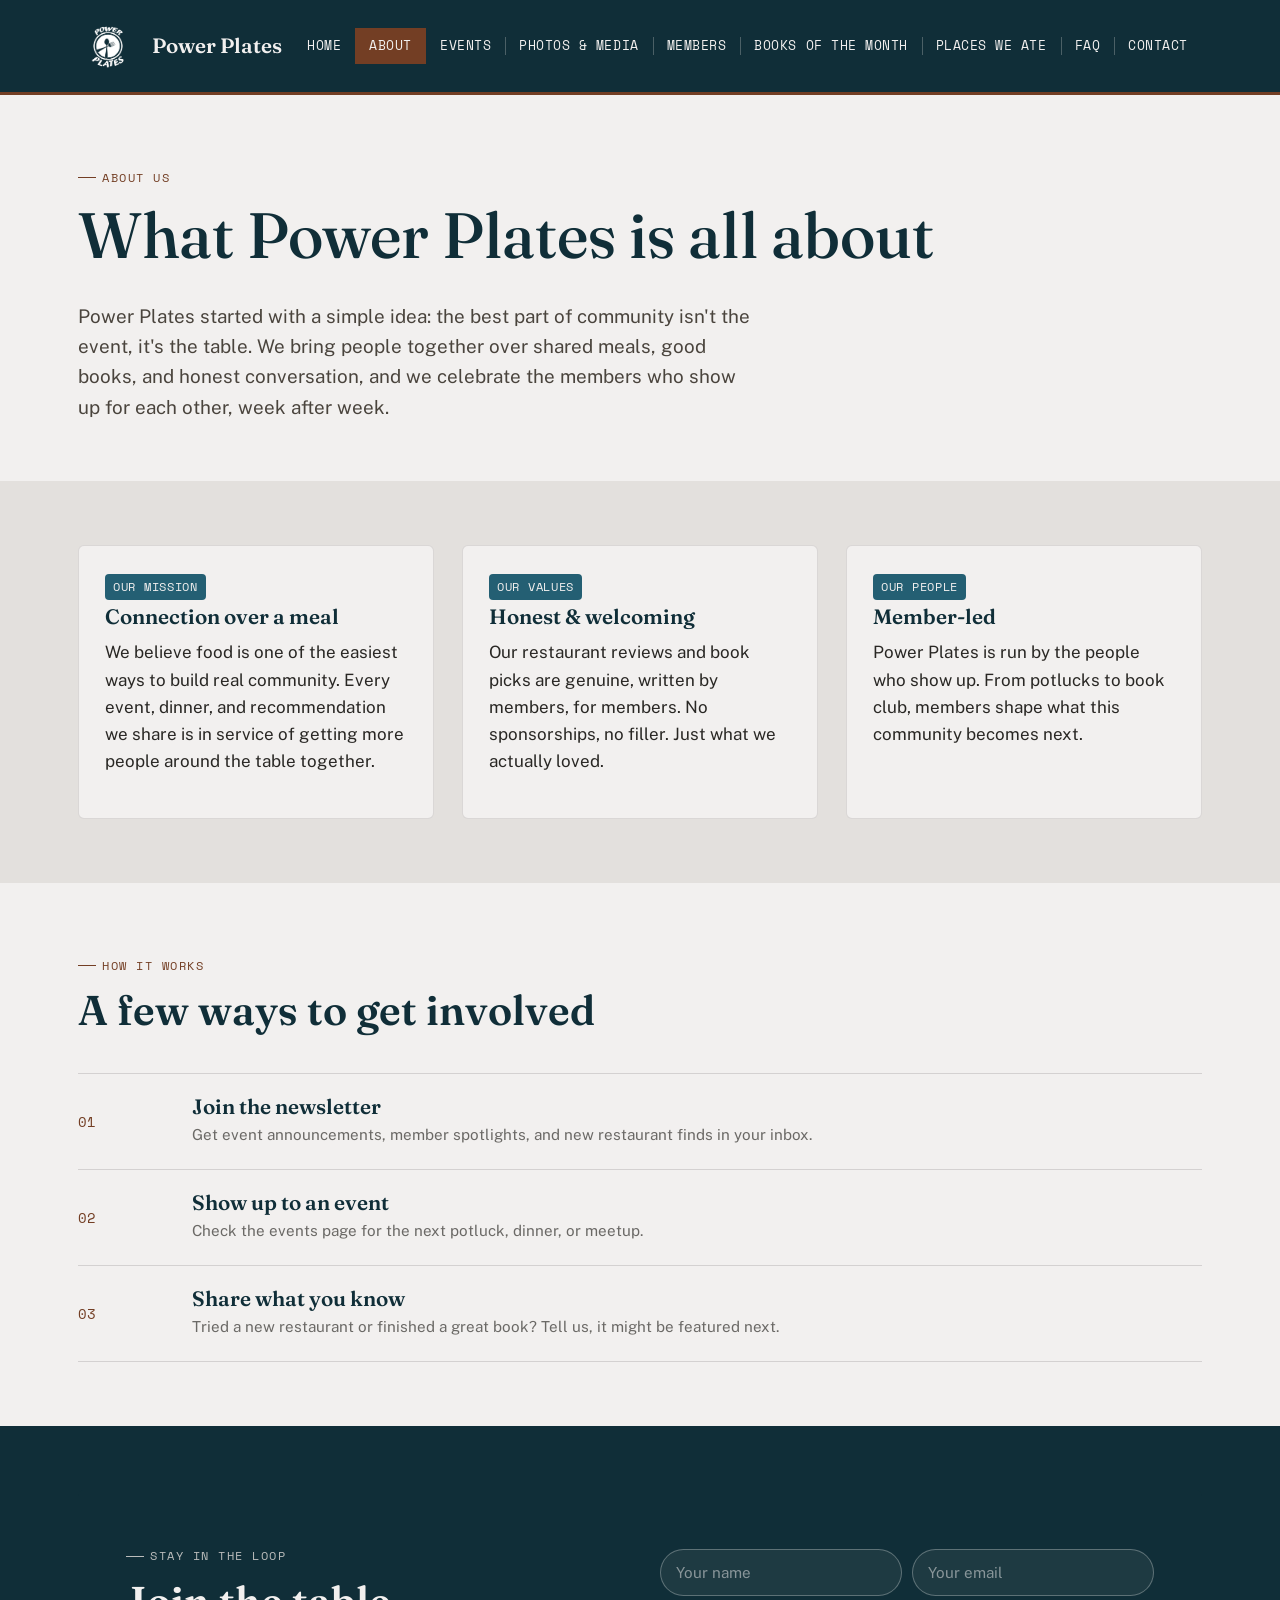
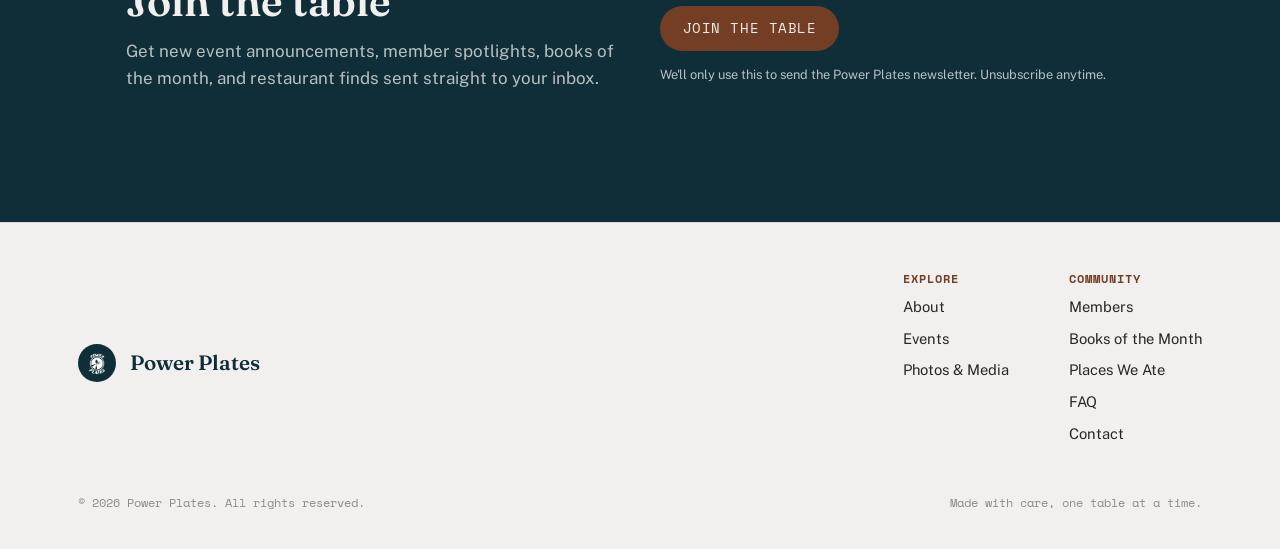
==== about.html @ efa8adde "Point social preview URLs at powerplates.netlify.app powerplates.netlify.app (not powerplates-site.n" ====
<!DOCTYPE html>
<html lang="en">
<head>
<meta charset="UTF-8">
<meta name="viewport" content="width=device-width, initial-scale=1.0">
<title>About | Power Plates</title>
<meta name="description" content="What Power Plates is all about: community, shared meals, and the people behind it.">
<meta property="og:type" content="website">
<meta property="og:site_name" content="Power Plates">
<meta property="og:url" content="https://powerplates.netlify.app/about.html">
<meta property="og:title" content="About | Power Plates">
<meta property="og:description" content="What Power Plates is all about: community, shared meals, and the people behind it.">
<meta property="og:image" content="https://powerplates.netlify.app/images/og-cover.jpg">
<meta property="og:image:width" content="1200">
<meta property="og:image:height" content="630">
<meta property="og:image:alt" content="Power Plates members gathered on stage at Thirsty Marlin">
<meta name="twitter:card" content="summary_large_image">
<meta name="twitter:title" content="About | Power Plates">
<meta name="twitter:description" content="What Power Plates is all about: community, shared meals, and the people behind it.">
<meta name="twitter:image" content="https://powerplates.netlify.app/images/og-cover.jpg">
<link rel="stylesheet" href="css/style.css">
</head>
<body>

<header class="site-header">
  <div class="wrap">
    <a href="index.html" class="brand">
      <span class="brand-mark" aria-hidden="true"><img src="images/logo.png" alt=""></span>
      Power Plates
    </a>
    <nav class="main-nav" aria-label="Primary">
      <a href="index.html">Home</a>
      <a href="about.html" class="active">About</a>
      <a href="events.html">Events</a>
      <a href="media.html">Photos &amp; Media</a>
      <a href="members.html">Members</a>
      <a href="books.html">Books of the Month</a>
      <a href="places-we-ate.html">Places We Ate</a>
      <a href="faq.html">FAQ</a>
      <a href="contact.html">Contact</a>
    </nav>
    <button class="nav-toggle" aria-label="Toggle menu" aria-expanded="false">
      <span></span><span></span><span></span>
    </button>
  </div>
</header>

<main>

  <section class="page-head">
    <div class="wrap">
      <div class="eyebrow">About us</div>
      <h1>What Power Plates is all about</h1>
      <p class="lede">Power Plates started with a simple idea: the best part of community isn't the event, it's the table. We bring people together over shared meals, good books, and honest conversation, and we celebrate the members who show up for each other, week after week.</p>
    </div>
  </section>

  <section class="section-alt">
    <div class="wrap grid grid-3">
      <div class="card">
        <span class="tag">Our mission</span>
        <h3>Connection over a meal</h3>
        <p>We believe food is one of the easiest ways to build real community. Every event, dinner, and recommendation we share is in service of getting more people around the table together.</p>
      </div>
      <div class="card">
        <span class="tag">Our values</span>
        <h3>Honest &amp; welcoming</h3>
        <p>Our restaurant reviews and book picks are genuine, written by members, for members. No sponsorships, no filler. Just what we actually loved.</p>
      </div>
      <div class="card">
        <span class="tag">Our people</span>
        <h3>Member-led</h3>
        <p>Power Plates is run by the people who show up. From potlucks to book club, members shape what this community becomes next.</p>
      </div>
    </div>
  </section>

  <section>
    <div class="wrap">
      <div class="section-head">
        <div class="eyebrow">How it works</div>
        <h2>A few ways to get involved</h2>
      </div>
      <div class="course-list">
        <div class="course-row" style="cursor: default;">
          <span class="course-num">01</span>
          <span>
            <h3>Join the newsletter</h3>
            <p>Get event announcements, member spotlights, and new restaurant finds in your inbox.</p>
          </span>
        </div>
        <div class="course-row" style="cursor: default;">
          <span class="course-num">02</span>
          <span>
            <h3>Show up to an event</h3>
            <p>Check the events page for the next potluck, dinner, or meetup.</p>
          </span>
        </div>
        <div class="course-row" style="cursor: default;">
          <span class="course-num">03</span>
          <span>
            <h3>Share what you know</h3>
            <p>Tried a new restaurant or finished a great book? Tell us, it might be featured next.</p>
          </span>
        </div>
      </div>
    </div>
  </section>

  <section class="section-dark" id="join">
    <div class="wrap">
      <div class="newsletter">
        <div>
          <div class="eyebrow">Stay in the loop</div>
          <h2>Join the table</h2>
          <p>Get new event announcements, member spotlights, books of the month, and restaurant finds sent straight to your inbox.</p>
        </div>
        <div>
          <form class="web3form" action="https://api.web3forms.com/submit" method="POST">
            <input type="hidden" name="access_key" value="b1203def-ff63-4af1-85cd-ab7c9e30a74a">
            <input type="hidden" name="subject" value="New Power Plates newsletter signup">
            <input type="checkbox" name="botcheck" class="visually-hidden" tabindex="-1" autocomplete="off">
            <div class="form-row">
              <input type="text" name="name" placeholder="Your name" required aria-label="Your name">
              <input type="email" name="email" placeholder="Your email" required aria-label="Your email">
              <button type="submit" class="btn btn-primary">Join the table</button>
            </div>
            <p class="form-status" role="status"></p>
            <p class="form-note">We'll only use this to send the Power Plates newsletter. Unsubscribe anytime.</p>
          </form>
        </div>
      </div>
    </div>
  </section>

</main>

<footer class="site-footer">
  <div class="wrap">
    <div class="footer-grid">
      <a href="index.html" class="brand">
        <span class="brand-mark" aria-hidden="true"><img src="images/logo.png" alt=""></span>
        Power Plates
      </a>
      <div class="footer-cols">
        <div class="footer-col">
          <h4>Explore</h4>
          <a href="about.html">About</a>
          <a href="events.html">Events</a>
          <a href="media.html">Photos &amp; Media</a>
        </div>
        <div class="footer-col">
          <h4>Community</h4>
          <a href="members.html">Members</a>
          <a href="books.html">Books of the Month</a>
          <a href="places-we-ate.html">Places We Ate</a>
          <a href="faq.html">FAQ</a>
          <a href="contact.html">Contact</a>
        </div>
      </div>
    </div>
    <div class="footer-bottom">
      <span>© 2026 Power Plates. All rights reserved.</span>
      <span>Made with care, one table at a time.</span>
    </div>
  </div>
</footer>

<script src="js/script.js"></script>
</body>
</html>
---- css/style.css ----
/* ============================================
   Power Plates Design Tokens
   Palette: paper #F2F0EF, stone #BBBDBC, teal #245F73, rust #733E24
   Type: Fraunces (display) / Public Sans (body) / Space Mono (tickets/labels)
   Signature: the "plate ring", a double-circle frame used on every
   photo, avatar and feature card, echoing a table setting.
   Variable names below are historical (paprika/mustard/basil) but now
   carry the client palette values listed above.
   ============================================ */

@import url('https://fonts.googleapis.com/css2?family=Fraunces:ital,opsz,wght@0,9..144,400;0,9..144,500;0,9..144,600;1,9..144,500&family=Public+Sans:wght@400;500;600;700&family=Space+Mono:wght@400;700&display=swap');

:root {
  --cream:        #F2F0EF;
  --cream-deep:   #E3E0DD;
  --stone:        #BBBDBC;
  --paprika:      #733E24;
  --paprika-dark: #5C311C;
  --mustard:      #245F73;
  --basil:        #15404F;
  --basil-deep:   #102E38;
  --charcoal:     #292724;
  --cream-rgb:    242, 240, 239;

  --font-display: 'Fraunces', Georgia, serif;
  --font-body:    'Public Sans', -apple-system, BlinkMacSystemFont, sans-serif;
  --font-ticket:  'Space Mono', monospace;

  --radius: 6px;
  --max: 1180px;
}

* { box-sizing: border-box; }

html { scroll-behavior: smooth; }

body {
  margin: 0;
  background: var(--cream);
  color: var(--charcoal);
  font-family: var(--font-body);
  font-size: 17px;
  line-height: 1.6;
  -webkit-font-smoothing: antialiased;
}

img { max-width: 100%; display: block; }

a { color: inherit; }

.wrap {
  max-width: var(--max);
  margin: 0 auto;
  padding: 0 28px;
}

/* ---------- Headings & type scale ---------- */

h1, h2, h3, h4 {
  font-family: var(--font-display);
  font-weight: 600;
  line-height: 1.08;
  margin: 0 0 .5em;
  color: var(--basil-deep);
}

h1 { font-size: clamp(2.4rem, 5vw, 4rem); font-weight: 500; }
h2 { font-size: clamp(1.8rem, 3.4vw, 2.6rem); }
h3 { font-size: 1.3rem; }

.eyebrow {
  font-family: var(--font-ticket);
  font-size: .78rem;
  letter-spacing: .12em;
  text-transform: uppercase;
  color: var(--paprika);
  display: inline-flex;
  align-items: center;
  gap: .5em;
  margin-bottom: 1em;
}
.eyebrow::before {
  content: '';
  width: 18px;
  height: 1px;
  background: var(--paprika);
  display: inline-block;
}

p { margin: 0 0 1em; }
.lede { font-size: 1.18rem; color: #4a443d; max-width: 56ch; }

/* ---------- Buttons ---------- */

.btn {
  display: inline-flex;
  align-items: center;
  gap: .5em;
  font-family: var(--font-ticket);
  font-size: .85rem;
  letter-spacing: .04em;
  text-transform: uppercase;
  padding: .85em 1.6em;
  border-radius: 999px;
  text-decoration: none;
  border: 1.5px solid transparent;
  cursor: pointer;
  transition: transform .15s ease, background .2s ease, color .2s ease, border-color .2s ease;
}
.btn:hover { transform: translateY(-2px); }
.btn:focus-visible { outline: 3px solid var(--mustard); outline-offset: 2px; }

.btn-primary { background: var(--paprika); color: var(--cream); }
.btn-primary:hover { background: var(--paprika-dark); }

.btn-ghost { border-color: var(--basil-deep); color: var(--basil-deep); background: transparent; }
.btn-ghost:hover { background: var(--basil-deep); color: var(--cream); }

.btn-light { border-color: rgba(242,240,239,.6); color: var(--cream); background: transparent; }
.btn-light:hover { background: var(--cream); color: var(--basil-deep); }

/* ---------- Header / Nav (menu bar) ---------- */

.site-header {
  position: sticky;
  top: 0;
  z-index: 50;
  background: var(--basil-deep);
  border-bottom: 3px solid var(--paprika);
}

.site-header .wrap {
  display: flex;
  align-items: center;
  justify-content: space-between;
  height: 92px;
}

.brand {
  display: flex;
  align-items: center;
  gap: .65em;
  text-decoration: none;
  font-family: var(--font-display);
  font-weight: 600;
  font-size: 1.3rem;
  color: var(--basil-deep);
}

.site-header .brand { color: var(--cream); }

.brand-mark {
  width: 38px; height: 38px;
  border-radius: 50%;
  background: var(--basil-deep);
  flex-shrink: 0;
  display: flex;
  align-items: center;
  justify-content: center;
  overflow: hidden;
}
.brand-mark img {
  width: 78%;
  height: 78%;
  object-fit: contain;
}

/* Header sits on the dark badge color already, so drop the circle there
   and let the white logo mark show directly on the menu bar. */
.site-header .brand-mark {
  background: transparent;
  width: 60px;
  height: 60px;
  overflow: visible;
}
.site-header .brand-mark img {
  width: 100%;
  height: 100%;
  object-fit: contain;
}

.main-nav { display: flex; align-items: center; gap: 0; }
.main-nav a {
  position: relative;
  font-family: var(--font-ticket);
  font-size: .8rem;
  letter-spacing: .04em;
  text-transform: uppercase;
  text-decoration: none;
  color: var(--cream);
  padding: .6em 1.1em;
  transition: background .15s ease, color .15s ease;
}
.main-nav a + a::before {
  content: '';
  position: absolute;
  left: 0;
  top: 50%;
  transform: translateY(-50%);
  width: 1px;
  height: 18px;
  background: rgba(187,189,188,.35); /* stone divider */
}
.main-nav a:hover { background: rgba(242,240,239,.08); color: var(--stone); }
.main-nav a.active { color: var(--cream); background: var(--paprika); }
.main-nav a.active::before,
.main-nav a.active + a::before { background: transparent; }

.nav-toggle {
  display: none;
  background: none;
  border: none;
  cursor: pointer;
  padding: 8px;
}
.nav-toggle span {
  display: block;
  width: 24px; height: 2px;
  background: var(--cream);
  margin: 5px 0;
  transition: transform .2s ease, opacity .2s ease;
}

@media (max-width: 880px) {
  .main-nav {
    position: absolute;
    top: 92px; left: 0; right: 0;
    background: var(--basil-deep);
    flex-direction: column;
    align-items: stretch;
    border-bottom: 3px solid var(--paprika);
    max-height: 0;
    overflow: hidden;
    transition: max-height .25s ease;
  }
  .main-nav.open { max-height: 480px; }
  .main-nav a { padding: 1em 28px; border-radius: 0; }
  .main-nav a + a::before { display: none; }
  .main-nav a + a { border-top: 1px solid rgba(242,240,239,.12); }
  .nav-toggle { display: block; }
}

/* ---------- Hero ---------- */

.hero {
  padding: 90px 0 70px;
  position: relative;
  overflow: hidden;
}

.hero-grid {
  display: grid;
  grid-template-columns: 1.1fr .9fr;
  gap: 48px;
  align-items: center;
}

@media (max-width: 880px) {
  .hero-grid { grid-template-columns: 1fr; }
}

.plate-art {
  width: 100%;
  aspect-ratio: 1;
  max-width: 420px;
  margin: 0 auto;
  position: relative;
}
.plate-ring {
  position: absolute; inset: 0;
  border-radius: 50%;
  border: 1.5px solid var(--basil-deep);
}
.plate-ring.r2 { inset: 9%; border-color: var(--paprika); opacity: .55; }
.plate-ring.r3 {
  inset: 18%;
  background: var(--basil-deep);
  overflow: hidden;
  padding: 0;
}
.hero-food-img {
  position: absolute;
  inset: 0;
  width: 100%;
  height: 100%;
  object-fit: cover;
  opacity: 1;
  transition: opacity .6s ease;
}

/* ---------- Sections ---------- */

section { padding: 64px 0; }
.section-alt { background: var(--cream-deep); }
.section-dark { background: var(--basil-deep); color: var(--cream); }
.section-dark h2, .section-dark h3 { color: var(--cream); }
.section-dark .eyebrow { color: var(--stone); }
.section-dark .eyebrow::before { background: var(--stone); }

.section-head { max-width: 640px; margin-bottom: 2.5rem; }

/* ---------- Course list (menu-style nav-through, used on home) ---------- */

.course-list { display: grid; gap: 0; border-top: 1px solid rgba(41,39,36,.15); }
.course-row {
  display: grid;
  grid-template-columns: 90px 1fr auto;
  gap: 24px;
  align-items: center;
  padding: 22px 0;
  border-bottom: 1px solid rgba(41,39,36,.15);
  text-decoration: none;
  color: inherit;
  transition: padding-left .2s ease;
}
.course-row:hover { padding-left: 8px; }
.course-row:hover h3 { color: var(--paprika); }
.course-num { font-family: var(--font-ticket); color: var(--paprika); font-size: .9rem; }
.course-row h3 { margin: 0 0 .2em; }
.course-row p { margin: 0; color: #6b6966; font-size: .95rem; }
.section-dark .course-row p { color: rgba(242,240,239,.7); }
.section-dark .course-row { border-color: rgba(242,240,239,.18); }
.course-arrow { font-family: var(--font-ticket); font-size: 1.2rem; }

/* ---------- Card grid (plate motif photo frame) ---------- */

.grid { display: grid; gap: 28px; }
.grid-3 { grid-template-columns: repeat(3, 1fr); }
.grid-4 { grid-template-columns: repeat(4, 1fr); }
@media (max-width: 880px) { .grid-3, .grid-4 { grid-template-columns: repeat(2, 1fr); } }
@media (max-width: 560px) { .grid-3, .grid-4 { grid-template-columns: 1fr; } }

.card {
  background: var(--cream);
  border: 1px solid rgba(41,39,36,.12);
  border-radius: var(--radius);
  padding: 26px;
}
.section-alt .card { background: var(--cream); }

.plate-photo {
  width: 100%;
  aspect-ratio: 1;
  border-radius: 50%;
  border: 2px solid var(--basil-deep);
  padding: 6px;
  margin-bottom: 18px;
  position: relative;
}
.plate-photo-inner {
  width: 100%; height: 100%;
  border-radius: 50%;
  border: 1px solid var(--paprika);
  overflow: hidden;
  display: flex;
  align-items: center;
  justify-content: center;
  background: linear-gradient(135deg, var(--mustard), var(--paprika));
  color: var(--cream);
  font-family: var(--font-display);
  font-size: 1.8rem;
}
.plate-photo-inner img { width: 100%; height: 100%; object-fit: cover; }

.tag {
  display: inline-block;
  font-family: var(--font-ticket);
  font-size: .72rem;
  letter-spacing: .06em;
  text-transform: uppercase;
  background: var(--mustard);
  color: var(--cream);
  padding: .3em .7em;
  border-radius: 4px;
  margin-bottom: .6em;
}

/* ---------- Media gallery ---------- */

.gallery { display: grid; grid-template-columns: repeat(4, 1fr); gap: 14px; }
@media (max-width: 880px) { .gallery { grid-template-columns: repeat(2, 1fr); } }
.gallery-item {
  aspect-ratio: 1;
  border-radius: var(--radius);
  background: linear-gradient(135deg, var(--cream-deep), var(--mustard) 140%);
  display: flex; align-items: center; justify-content: center;
  font-family: var(--font-ticket);
  font-size: .75rem;
  color: var(--basil-deep);
  text-align: center;
  overflow: hidden;
}
.gallery-item img { width: 100%; height: 100%; object-fit: cover; }
.gallery-item.tall { grid-row: span 2; aspect-ratio: auto; }

/* ---------- Monthly lunch card (events.html) ---------- */

.lunch-card-wrap { max-width: 480px; margin: 0 auto; }
.lunch-card-wrap .place-photo { aspect-ratio: 3/2; }

/* ---------- Flyers ---------- */

.flyer-card {
  border: 1px solid rgba(41,39,36,.15);
  border-radius: var(--radius);
  overflow: hidden;
  background: var(--cream);
}
.flyer-thumb {
  aspect-ratio: 4/5;
  background: repeating-linear-gradient(135deg, var(--cream-deep), var(--cream-deep) 10px, var(--cream) 10px, var(--cream) 20px);
  display: flex; align-items: center; justify-content: center;
  font-family: var(--font-ticket);
  font-size: .8rem;
  color: var(--basil-deep);
  text-align: center;
  padding: 14px;
}
.flyer-body { padding: 18px 20px; }
.flyer-body h3 { font-size: 1.05rem; margin-bottom: .3em; }
.flyer-meta { font-family: var(--font-ticket); font-size: .75rem; color: var(--paprika); margin-bottom: .8em; }

/* ---------- Books ---------- */

.book-card { display: grid; grid-template-columns: 120px 1fr; gap: 20px; }
.book-cover {
  aspect-ratio: 2/3;
  border-radius: 3px;
  background: linear-gradient(160deg, var(--basil), var(--basil-deep));
  color: var(--cream);
  display: flex; align-items: center; justify-content: center;
  font-family: var(--font-display);
  font-size: .78rem;
  line-height: 1.2;
  text-align: center;
  padding: 10px;
  box-shadow: 4px 4px 0 rgba(41,39,36,.15);
  overflow: hidden;
}
.book-cover img {
  width: 100%;
  height: 100%;
  object-fit: cover;
  border-radius: 3px;
}
.book-cover-fallback {
  display: none;
  width: 100%;
  height: 100%;
  align-items: center;
  justify-content: center;
  text-align: center;
  padding: 10px;
}

/* ---------- Restaurant reviews ---------- */

.review-card { border-left: 3px solid var(--paprika); padding-left: 22px; }

/* ---------- Callout / disclaimer box ---------- */

.callout {
  border-left: 3px solid var(--mustard);
  background: var(--cream-deep);
  padding: 18px 24px;
  border-radius: 0 var(--radius) var(--radius) 0;
  margin-bottom: 2.5rem;
  font-size: .95rem;
  color: #4a443d;
}
.callout strong { color: var(--basil-deep); }
.stars { color: var(--paprika); font-size: 1rem; letter-spacing: .15em; margin-bottom: .4em; }
.review-meta { font-family: var(--font-ticket); font-size: .75rem; color: #6b6966; margin-bottom: .8em; }

/* ---------- Places We Ate (real restaurant cards) ---------- */

.place-card { border: none; padding: 0; background: transparent; overflow: hidden; border-radius: var(--radius); box-shadow: 0 1px 2px rgba(41,39,36,.08); }
.place-photo-link { display: block; position: relative; }
.place-photo {
  width: 100%;
  aspect-ratio: 4/3;
  overflow: hidden;
  background: linear-gradient(160deg, var(--basil), var(--basil-deep));
  position: relative;
}
.place-photo img {
  width: 100%;
  height: 100%;
  object-fit: cover;
}
.place-photo-fallback {
  display: none;
  width: 100%;
  height: 100%;
  align-items: center;
  justify-content: center;
  text-align: center;
  padding: 10%;
  color: var(--cream);
  font-family: var(--font-display);
  font-size: 1.1rem;
}
.place-body { background: var(--cream); padding: 22px 24px 26px; }
.place-body h3 { margin-bottom: .2em; }
.place-body h3 a { text-decoration: none; color: inherit; }
.place-body h3 a:hover { color: var(--paprika); }
.place-body p { color: #4a443d; font-size: .95rem; }

/* ---------- Newsletter / Join the Table ---------- */

.newsletter {
  background: var(--basil-deep);
  color: var(--cream);
  border-radius: var(--radius);
  padding: 48px;
  display: grid;
  grid-template-columns: 1fr 1fr;
  gap: 40px;
  align-items: center;
}
@media (max-width: 880px) { .newsletter { grid-template-columns: 1fr; padding: 32px 24px; } }

.newsletter h2 { color: var(--cream); margin-bottom: .35em; }
.newsletter p { color: rgba(242,240,239,.75); }

.form-row { display: flex; gap: 10px; flex-wrap: wrap; }
.form-row input[type="text"],
.form-row input[type="email"] {
  flex: 1 1 180px;
  padding: .9em 1em;
  border-radius: 999px;
  border: 1.5px solid rgba(242,240,239,.3);
  background: rgba(242,240,239,.06);
  color: var(--cream);
  font-family: var(--font-body);
  font-size: .95rem;
}
.form-row input::placeholder { color: rgba(242,240,239,.5); }
.form-row input:focus-visible { outline: 2px solid var(--mustard); outline-offset: 2px; }

.form-note { font-size: .8rem; color: rgba(242,240,239,.55); margin-top: .8em; }

/* ---------- Contact page form ---------- */

.contact-card {
  background: var(--cream);
  border: 1px solid rgba(41,39,36,.12);
  border-radius: var(--radius);
  padding: 40px;
  max-width: 640px;
}
.contact-form { display: grid; gap: 18px; }
.contact-form label {
  font-family: var(--font-ticket);
  font-size: .72rem;
  letter-spacing: .06em;
  text-transform: uppercase;
  color: var(--paprika);
  display: block;
  margin-bottom: .5em;
}
.contact-form input[type="text"],
.contact-form input[type="email"],
.contact-form textarea {
  width: 100%;
  padding: .85em 1em;
  border-radius: var(--radius);
  border: 1.5px solid rgba(41,39,36,.2);
  background: var(--cream);
  font-family: var(--font-body);
  font-size: .95rem;
  color: var(--charcoal);
}
.contact-form textarea { min-height: 150px; resize: vertical; }
.contact-form input:focus-visible,
.contact-form textarea:focus-visible {
  outline: 2px solid var(--mustard);
  outline-offset: 2px;
  border-color: var(--mustard);
}
.contact-form .form-status { font-size: .9rem; }
.contact-form .form-status.ok { color: var(--basil-deep); }
.contact-form .form-status.err { color: var(--paprika); }
.form-status { margin-top: .8em; font-size: .9rem; font-family: var(--font-ticket); }
.form-status.ok { color: var(--cream); }
.form-status.err { color: #e07a5f; }
.visually-hidden { position: absolute; left: -9999px; }

/* ---------- Footer ---------- */

.site-footer { padding: 50px 0 36px; border-top: 1px solid rgba(41,39,36,.12); }
.footer-grid { display: flex; justify-content: space-between; flex-wrap: wrap; gap: 30px; }
.footer-cols { display: flex; gap: 60px; flex-wrap: wrap; }
.footer-col h4 { font-family: var(--font-ticket); font-size: .75rem; letter-spacing: .08em; text-transform: uppercase; color: var(--paprika); margin-bottom: .8em; }
.footer-col a { display: block; text-decoration: none; color: var(--charcoal); font-size: .92rem; margin-bottom: .55em; }
.footer-col a:hover { color: var(--paprika); }
.footer-bottom { margin-top: 40px; font-family: var(--font-ticket); font-size: .75rem; color: #8a8c8b; display: flex; justify-content: space-between; flex-wrap: wrap; gap: 10px; }

/* ---------- Page header (interior pages) ---------- */

.page-head { padding: 64px 0 40px; }
.page-head .lede { margin-top: 1em; }

/* ---------- Utility ---------- */

.center { text-align: center; margin-left: auto; margin-right: auto; }
.mt-lg { margin-top: 3rem; }
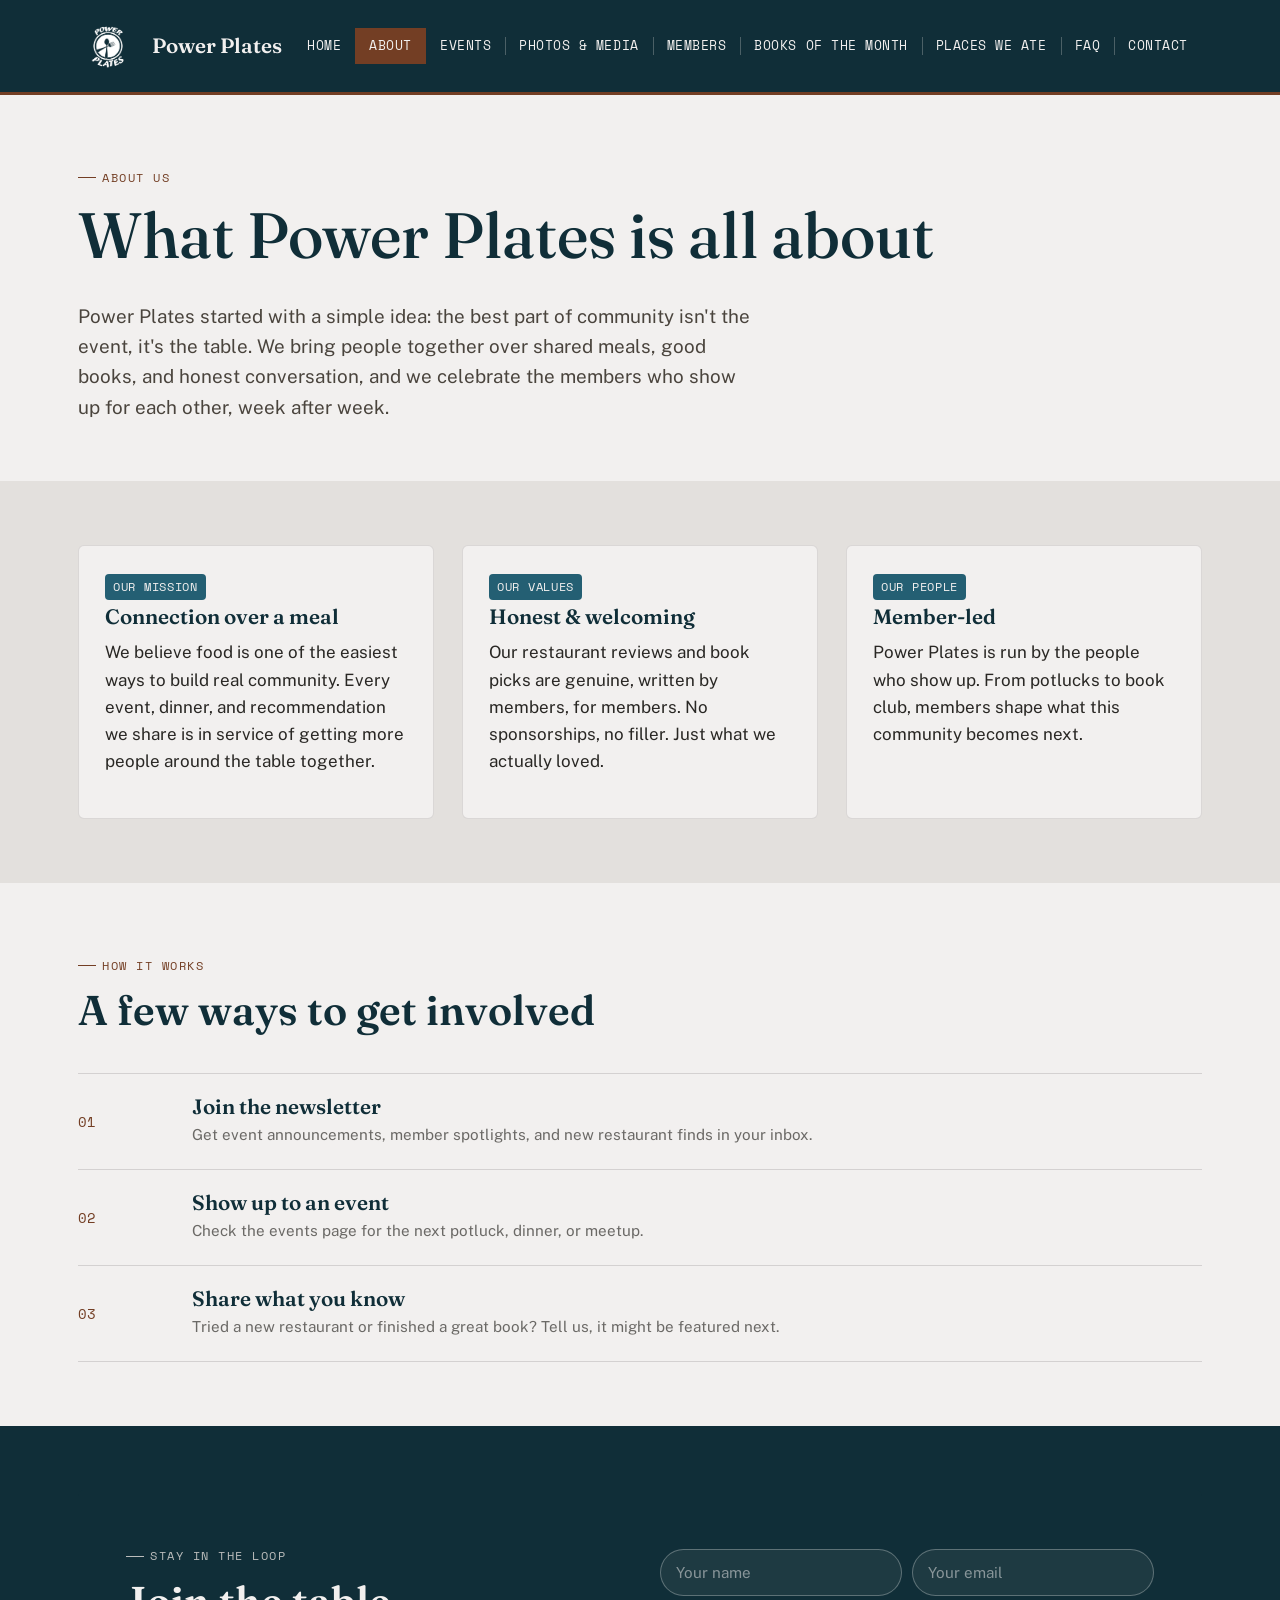
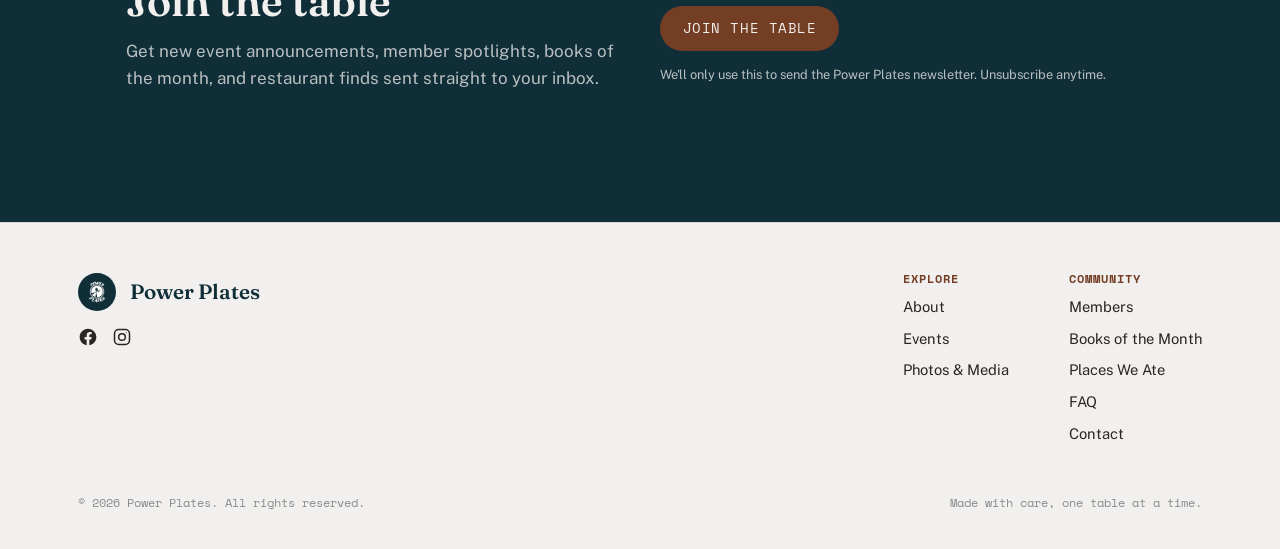
==== commit 7cee9b35: "Add social links to footer and Organization structured data Facebook (facebook.com/groups/powerplate" ====
--- a/about.html
+++ b/about.html
@@ -5,19 +5,23 @@
 <meta name="viewport" content="width=device-width, initial-scale=1.0">
 <title>About | Power Plates</title>
 <meta name="description" content="What Power Plates is all about: community, shared meals, and the people behind it.">
+<link rel="canonical" href="https://tampapowerplates.com/about.html">
+<link rel="icon" href="images/favicon.ico" sizes="any">
+<link rel="icon" href="images/favicon-32x32.png" type="image/png">
+<link rel="apple-touch-icon" href="images/apple-touch-icon.png">
 <meta property="og:type" content="website">
 <meta property="og:site_name" content="Power Plates">
-<meta property="og:url" content="https://powerplates.netlify.app/about.html">
+<meta property="og:url" content="https://tampapowerplates.com/about.html">
 <meta property="og:title" content="About | Power Plates">
 <meta property="og:description" content="What Power Plates is all about: community, shared meals, and the people behind it.">
-<meta property="og:image" content="https://powerplates.netlify.app/images/og-cover.jpg">
+<meta property="og:image" content="https://tampapowerplates.com/images/og-cover.jpg">
 <meta property="og:image:width" content="1200">
 <meta property="og:image:height" content="630">
 <meta property="og:image:alt" content="Power Plates members gathered on stage at Thirsty Marlin">
 <meta name="twitter:card" content="summary_large_image">
 <meta name="twitter:title" content="About | Power Plates">
 <meta name="twitter:description" content="What Power Plates is all about: community, shared meals, and the people behind it.">
-<meta name="twitter:image" content="https://powerplates.netlify.app/images/og-cover.jpg">
+<meta name="twitter:image" content="https://tampapowerplates.com/images/og-cover.jpg">
 <link rel="stylesheet" href="css/style.css">
 </head>
 <body>
@@ -138,10 +142,20 @@
 <footer class="site-footer">
   <div class="wrap">
     <div class="footer-grid">
-      <a href="index.html" class="brand">
-        <span class="brand-mark" aria-hidden="true"><img src="images/logo.png" alt=""></span>
-        Power Plates
-      </a>
+      <div class="footer-brand-col">
+        <a href="index.html" class="brand">
+          <span class="brand-mark" aria-hidden="true"><img src="images/logo.png" alt=""></span>
+          Power Plates
+        </a>
+        <div class="social-links">
+          <a href="https://www.facebook.com/groups/powerplates/" target="_blank" rel="noopener" aria-label="Power Plates on Facebook">
+            <svg viewBox="0 0 24 24" width="20" height="20" fill="currentColor" aria-hidden="true"><path d="M12 2C6.48 2 2 6.48 2 12c0 5 3.66 9.13 8.44 9.88v-6.99H7.9v-2.89h2.54V9.8c0-2.51 1.49-3.89 3.78-3.89 1.09 0 2.23.2 2.23.2v2.46h-1.26c-1.24 0-1.63.77-1.63 1.56v1.87h2.78l-.44 2.89h-2.34v6.99C18.34 21.13 22 17 22 12c0-5.52-4.48-10-10-10z"/></svg>
+          </a>
+          <a href="https://www.instagram.com/powerplatestampa/" target="_blank" rel="noopener" aria-label="Power Plates on Instagram">
+            <svg viewBox="0 0 24 24" width="20" height="20" fill="none" stroke="currentColor" stroke-width="1.8" aria-hidden="true"><rect x="3" y="3" width="18" height="18" rx="5"/><circle cx="12" cy="12" r="4"/><circle cx="17.2" cy="6.8" r="0.6" fill="currentColor" stroke="none"/></svg>
+          </a>
+        </div>
+      </div>
       <div class="footer-cols">
         <div class="footer-col">
           <h4>Explore</h4>
--- a/css/style.css
+++ b/css/style.css
@@ -590,6 +590,10 @@
 
 .site-footer { padding: 50px 0 36px; border-top: 1px solid rgba(41,39,36,.12); }
 .footer-grid { display: flex; justify-content: space-between; flex-wrap: wrap; gap: 30px; }
+.footer-brand-col { display: flex; flex-direction: column; gap: 16px; }
+.social-links { display: flex; gap: 14px; }
+.social-links a { color: var(--charcoal); display: flex; }
+.social-links a:hover { color: var(--paprika); }
 .footer-cols { display: flex; gap: 60px; flex-wrap: wrap; }
 .footer-col h4 { font-family: var(--font-ticket); font-size: .75rem; letter-spacing: .08em; text-transform: uppercase; color: var(--paprika); margin-bottom: .8em; }
 .footer-col a { display: block; text-decoration: none; color: var(--charcoal); font-size: .92rem; margin-bottom: .55em; }
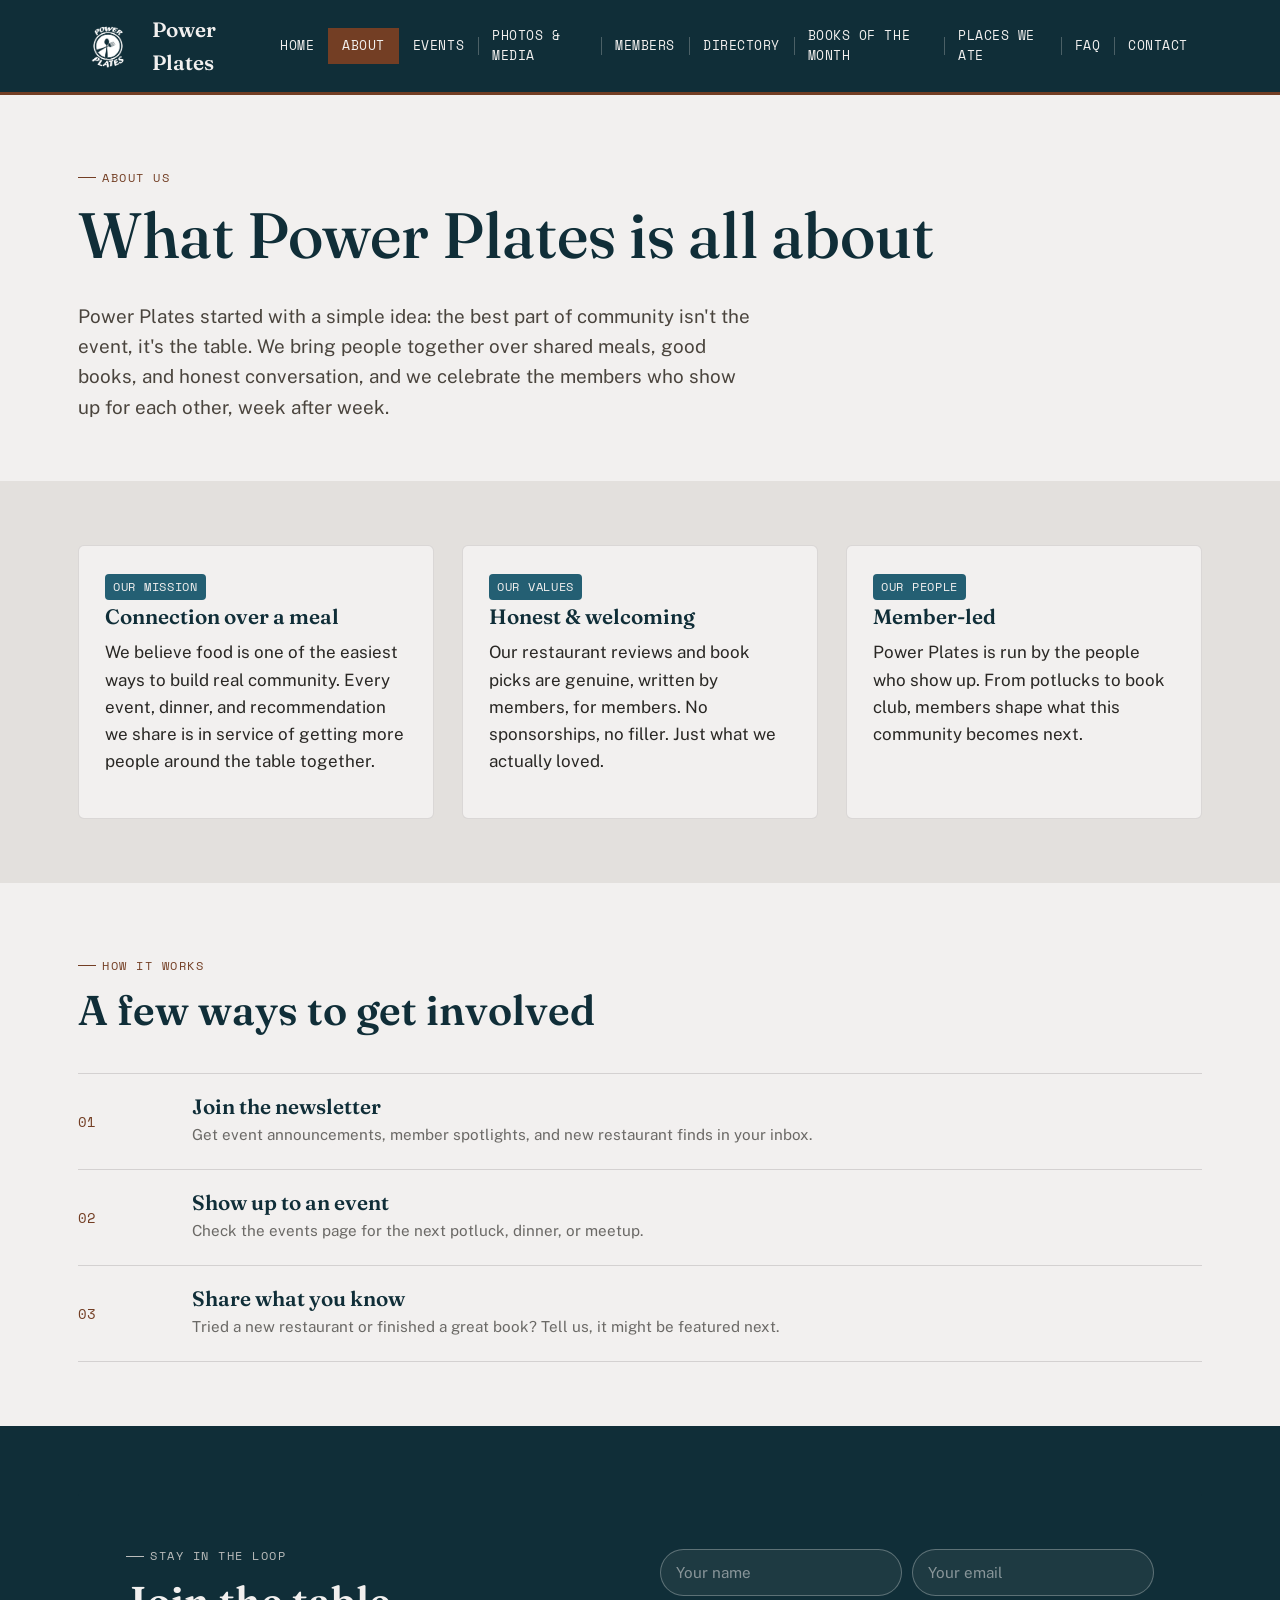
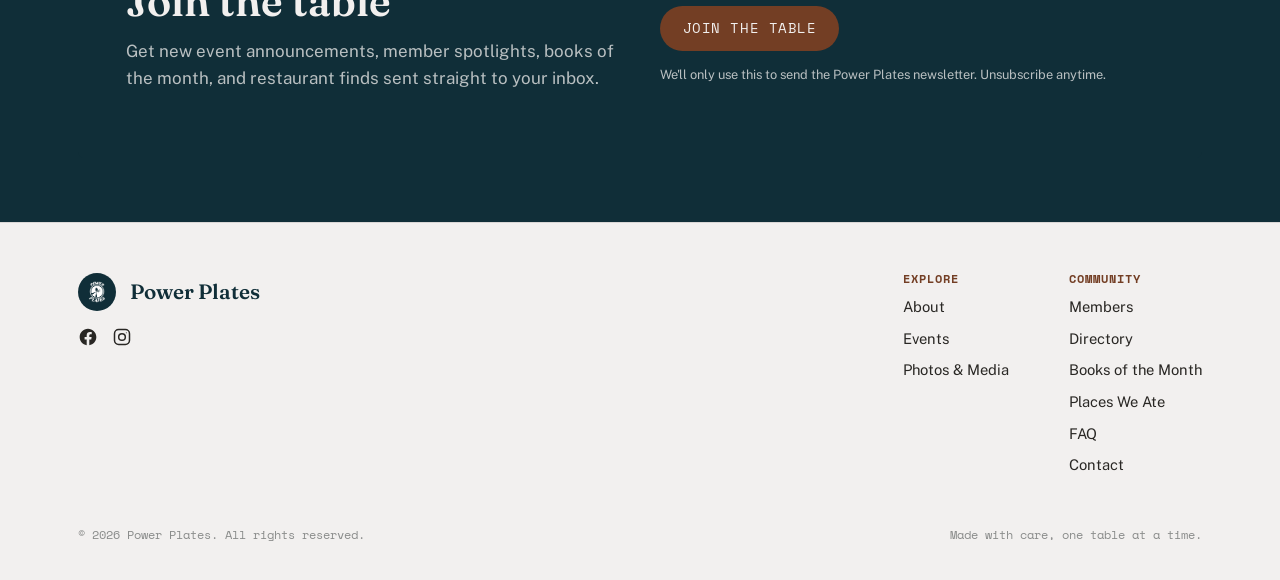
==== commit 8fb14031: "Add opt-in member directory New directory.html: searchable/filterable (name/business search, industr" ====
--- a/about.html
+++ b/about.html
@@ -38,6 +38,7 @@
       <a href="events.html">Events</a>
       <a href="media.html">Photos &amp; Media</a>
       <a href="members.html">Members</a>
+      <a href="directory.html">Directory</a>
       <a href="books.html">Books of the Month</a>
       <a href="places-we-ate.html">Places We Ate</a>
       <a href="faq.html">FAQ</a>
@@ -166,6 +167,7 @@
         <div class="footer-col">
           <h4>Community</h4>
           <a href="members.html">Members</a>
+          <a href="directory.html">Directory</a>
           <a href="books.html">Books of the Month</a>
           <a href="places-we-ate.html">Places We Ate</a>
           <a href="faq.html">FAQ</a>
--- a/css/style.css
+++ b/css/style.css
@@ -506,6 +506,54 @@
 .place-body h3 a:hover { color: var(--paprika); }
 .place-body p { color: #4a443d; font-size: .95rem; }
 
+/* ---------- Member directory ---------- */
+
+.directory-filters {
+  display: flex;
+  gap: 12px;
+  flex-wrap: wrap;
+  margin-bottom: 2.5rem;
+}
+.directory-filters input[type="text"] {
+  flex: 2 1 240px;
+  padding: .85em 1em;
+  border-radius: var(--radius);
+  border: 1.5px solid rgba(41,39,36,.2);
+  background: var(--cream);
+  font-family: var(--font-body);
+  font-size: .95rem;
+  color: var(--charcoal);
+}
+.directory-filters select {
+  flex: 1 1 180px;
+  padding: .85em 1em;
+  border-radius: var(--radius);
+  border: 1.5px solid rgba(41,39,36,.2);
+  background: var(--cream);
+  font-family: var(--font-body);
+  font-size: .95rem;
+  color: var(--charcoal);
+}
+.directory-filters input:focus-visible,
+.directory-filters select:focus-visible {
+  outline: 2px solid var(--mustard);
+  outline-offset: 2px;
+  border-color: var(--mustard);
+}
+.directory-card .directory-market {
+  font-family: var(--font-ticket);
+  font-size: .75rem;
+  color: #6b6966;
+  margin-top: -.4em;
+}
+.directory-contact {
+  margin-top: 1em;
+  padding-top: 1em;
+  border-top: 1px solid rgba(41,39,36,.12);
+  font-size: .85rem;
+}
+.directory-contact a { color: var(--basil-deep); }
+
 /* ---------- Newsletter / Join the Table ---------- */
 
 .newsletter {
@@ -561,6 +609,9 @@
 }
 .contact-form input[type="text"],
 .contact-form input[type="email"],
+.contact-form input[type="tel"],
+.contact-form input[type="url"],
+.contact-form select,
 .contact-form textarea {
   width: 100%;
   padding: .85em 1em;
@@ -573,6 +624,7 @@
 }
 .contact-form textarea { min-height: 150px; resize: vertical; }
 .contact-form input:focus-visible,
+.contact-form select:focus-visible,
 .contact-form textarea:focus-visible {
   outline: 2px solid var(--mustard);
   outline-offset: 2px;
@@ -582,6 +634,28 @@
 .contact-form .form-status.ok { color: var(--basil-deep); }
 .contact-form .form-status.err { color: var(--paprika); }
 .form-status { margin-top: .8em; font-size: .9rem; font-family: var(--font-ticket); }
+
+.checkbox-row {
+  display: flex;
+  align-items: flex-start;
+  gap: .6em;
+}
+.checkbox-row input[type="checkbox"] {
+  width: 1.1em;
+  height: 1.1em;
+  margin-top: .2em;
+  flex-shrink: 0;
+  accent-color: var(--mustard);
+}
+.checkbox-row label {
+  font-family: var(--font-body);
+  font-size: .88rem;
+  text-transform: none;
+  letter-spacing: normal;
+  color: var(--charcoal);
+  margin-bottom: 0;
+}
+.field-hint { font-size: .78rem; color: #6b6966; margin-top: .35em; }
 .form-status.ok { color: var(--cream); }
 .form-status.err { color: #e07a5f; }
 .visually-hidden { position: absolute; left: -9999px; }
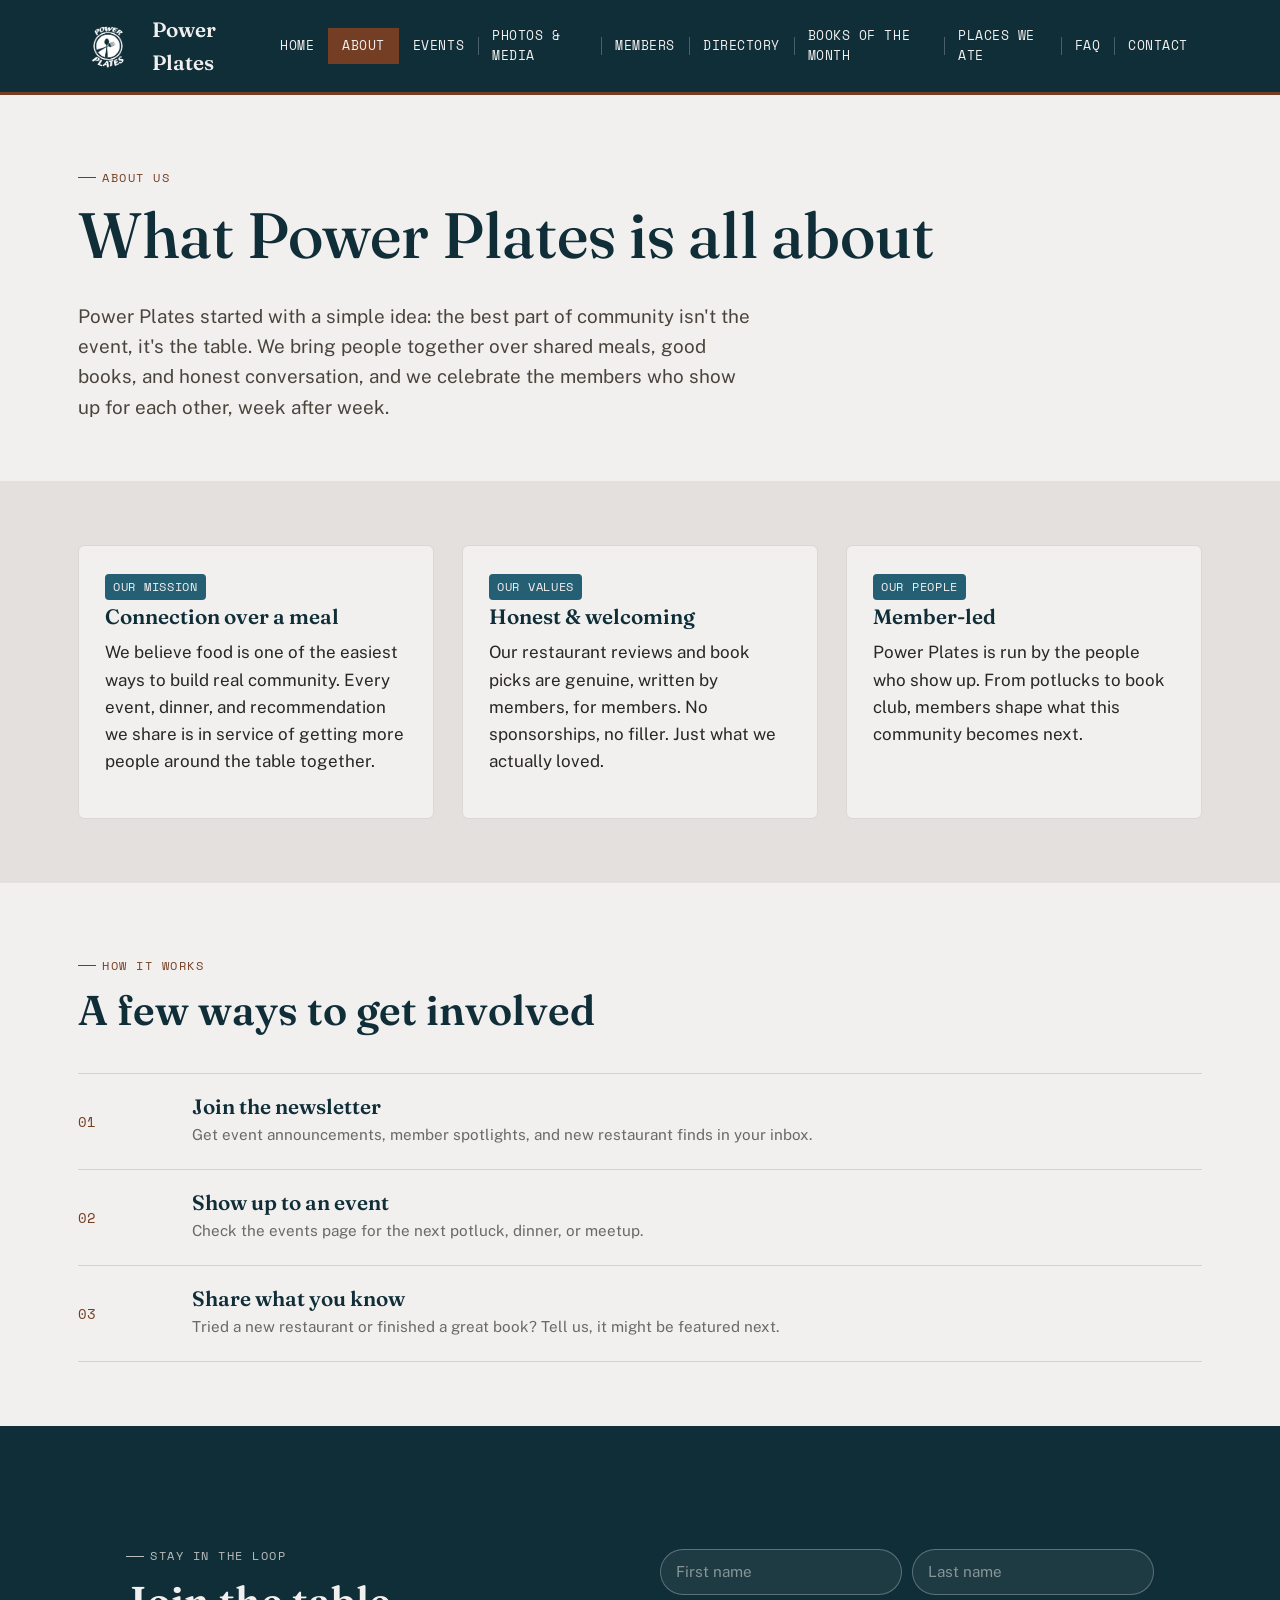
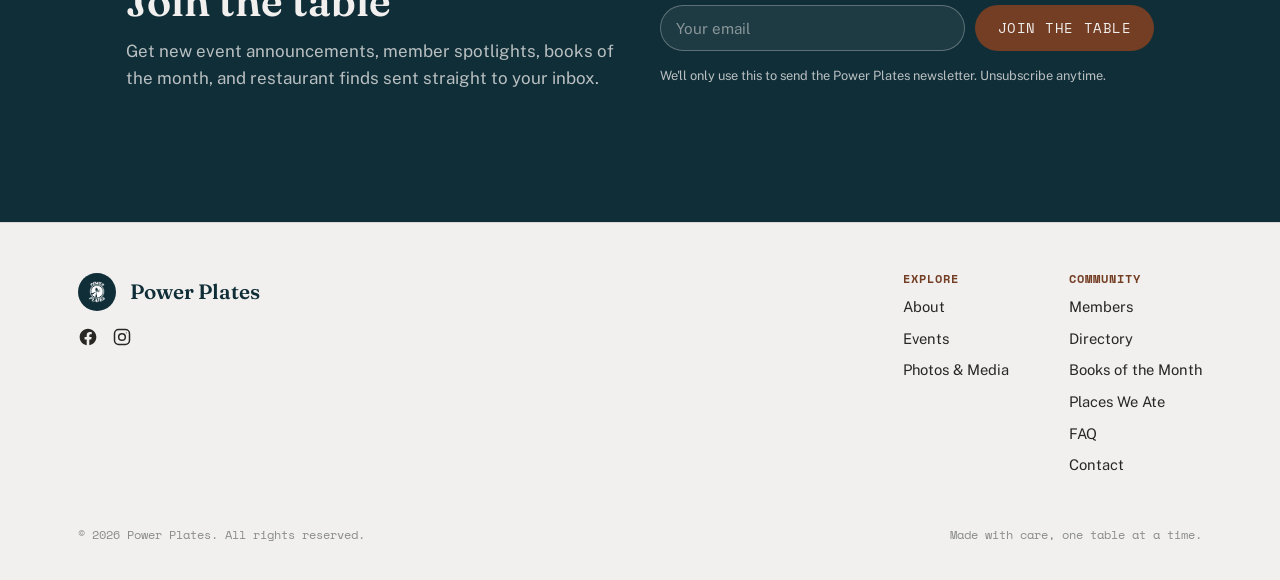
==== commit 9d68d0bf: "Split newsletter signup name field into first/last name All 9 newsletter forms now collect first_nam" ====
--- a/about.html
+++ b/about.html
@@ -126,7 +126,8 @@
             <input type="hidden" name="subject" value="New Power Plates newsletter signup">
             <input type="checkbox" name="botcheck" class="visually-hidden" tabindex="-1" autocomplete="off">
             <div class="form-row">
-              <input type="text" name="name" placeholder="Your name" required aria-label="Your name">
+              <input type="text" name="first_name" placeholder="First name" required aria-label="First name">
+              <input type="text" name="last_name" placeholder="Last name" required aria-label="Last name">
               <input type="email" name="email" placeholder="Your email" required aria-label="Your email">
               <button type="submit" class="btn btn-primary">Join the table</button>
             </div>
--- a/css/style.css
+++ b/css/style.css
@@ -407,7 +407,7 @@
   background: var(--cream);
 }
 .flyer-thumb {
-  aspect-ratio: 4/5;
+  min-height: 200px;
   background: repeating-linear-gradient(135deg, var(--cream-deep), var(--cream-deep) 10px, var(--cream) 10px, var(--cream) 20px);
   display: flex; align-items: center; justify-content: center;
   font-family: var(--font-ticket);
@@ -416,9 +416,12 @@
   text-align: center;
   padding: 14px;
 }
+/* Show the whole flyer at its real proportions -- never crop it. */
+.flyer-thumb img { width: 100%; height: auto; display: block; }
 .flyer-body { padding: 18px 20px; }
 .flyer-body h3 { font-size: 1.05rem; margin-bottom: .3em; }
 .flyer-meta { font-family: var(--font-ticket); font-size: .75rem; color: var(--paprika); margin-bottom: .8em; }
+.flyer-card-wrap { max-width: 420px; margin: 0 auto; }
 
 /* ---------- Books ---------- */
 
@@ -683,3 +686,90 @@
 
 .center { text-align: center; margin-left: auto; margin-right: auto; }
 .mt-lg { margin-top: 3rem; }
+
+/* ---------- Speed Networking: countdown ---------- */
+
+.countdown {
+  display: flex;
+  gap: 14px;
+  justify-content: center;
+  flex-wrap: wrap;
+  margin: 2rem 0;
+}
+.countdown-unit {
+  background: var(--basil-deep);
+  color: var(--cream);
+  border-radius: var(--radius);
+  padding: 20px 22px;
+  min-width: 90px;
+  text-align: center;
+}
+.countdown-value {
+  display: block;
+  font-family: var(--font-display);
+  font-size: 2.4rem;
+  line-height: 1;
+}
+.countdown-label {
+  display: block;
+  font-family: var(--font-ticket);
+  font-size: .7rem;
+  letter-spacing: .08em;
+  text-transform: uppercase;
+  color: var(--stone);
+  margin-top: .5em;
+}
+@media (max-width: 560px) {
+  .countdown-unit { min-width: 70px; padding: 14px 12px; }
+  .countdown-value { font-size: 1.7rem; }
+}
+
+/* ---------- Speed Networking: sponsorship tiers ---------- */
+
+.sponsor-tier {
+  display: grid;
+  grid-template-columns: 220px 1fr;
+  gap: 30px;
+  padding: 30px;
+  border: 1px solid rgba(41,39,36,.15);
+  border-radius: var(--radius);
+  margin-bottom: 20px;
+  background: var(--cream);
+}
+.sponsor-tier.sponsor-title-tier {
+  border-color: var(--paprika);
+  border-width: 2px;
+  background: linear-gradient(180deg, var(--cream), var(--cream-deep));
+}
+.sponsor-tier-header h3 { margin-bottom: .2em; }
+.sponsor-price {
+  font-family: var(--font-display);
+  font-size: 1.8rem;
+  color: var(--basil-deep);
+  margin: .3em 0;
+}
+.sponsor-spots {
+  display: inline-block;
+  font-family: var(--font-ticket);
+  font-size: .72rem;
+  letter-spacing: .06em;
+  text-transform: uppercase;
+  color: var(--paprika);
+}
+.sponsor-benefits {
+  margin: 0;
+  padding-left: 1.2em;
+}
+.sponsor-benefits li { margin-bottom: .5em; font-size: .95rem; color: #4a443d; }
+@media (max-width: 720px) {
+  .sponsor-tier { grid-template-columns: 1fr; gap: 14px; }
+}
+
+.event-meta {
+  font-family: var(--font-ticket);
+  font-size: .85rem;
+  letter-spacing: .04em;
+  text-transform: uppercase;
+  color: var(--paprika);
+  margin-top: 1.2em;
+}
